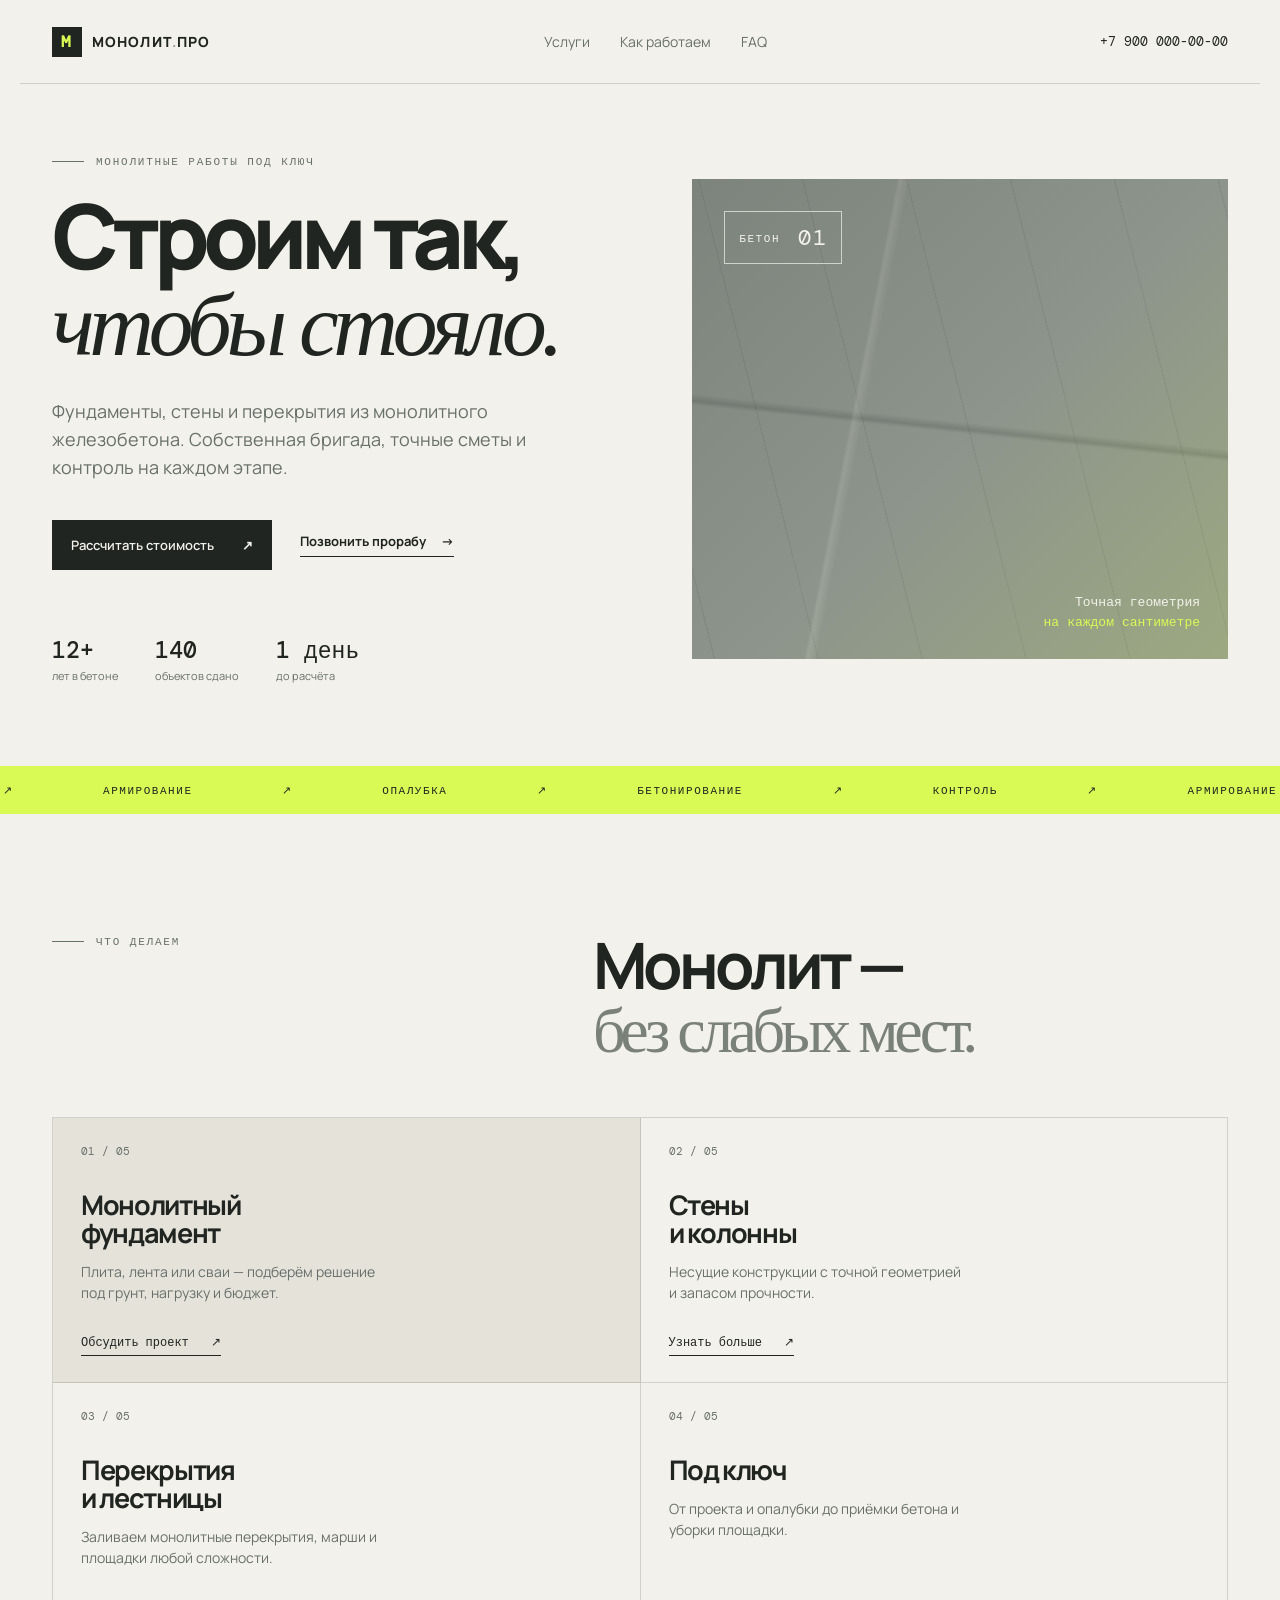
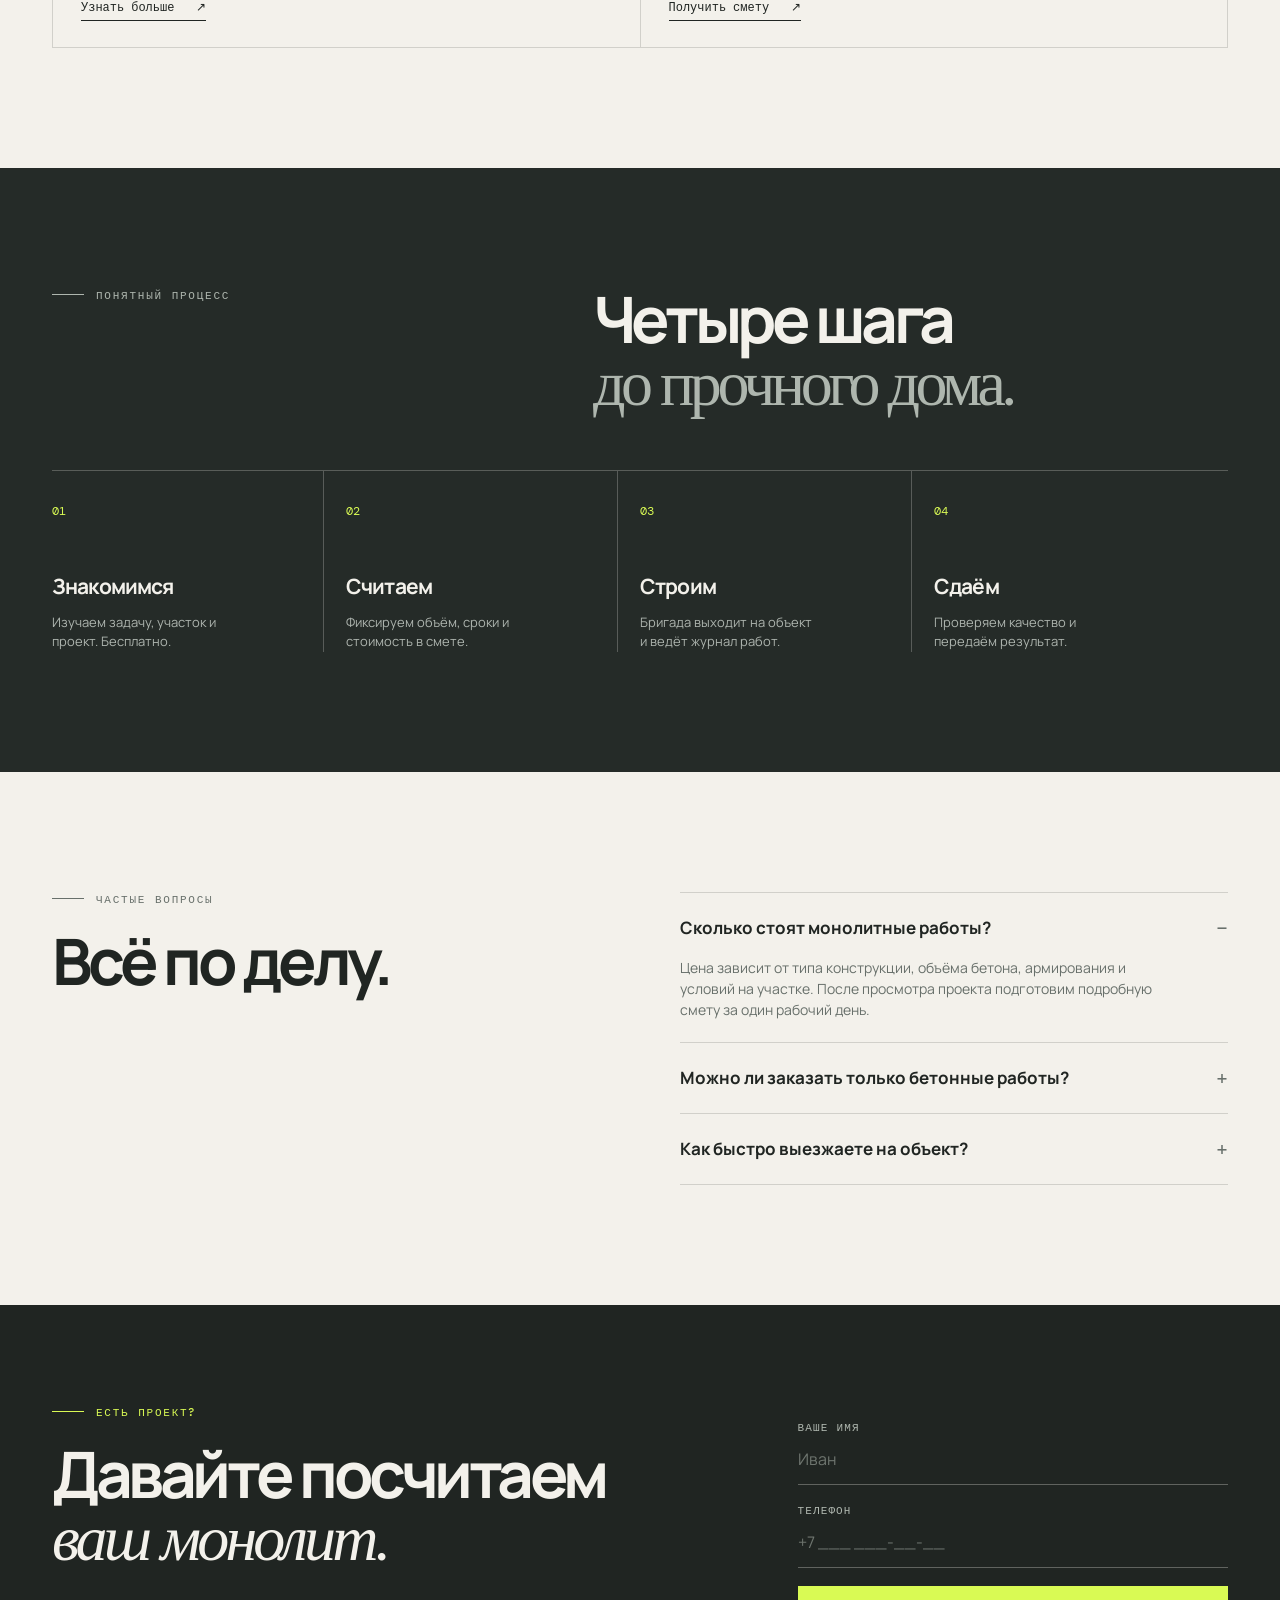
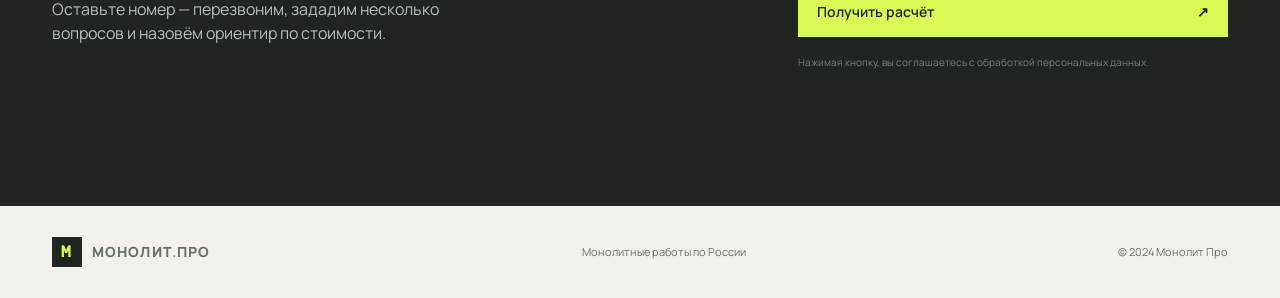
==== index.html @ fdad85e0 "complete monolit" ====
﻿<!doctype html>
<html lang="ru">
<head>
  <meta charset="UTF-8" />
  <meta name="viewport" content="width=device-width, initial-scale=1.0" />
  <title>Монолитные работы под ключ — бетон, фундамент, перекрытия</title>
  <meta name="description" content="Монолитные работы под ключ: фундамент, стены, перекрытия, колонны и лестницы. Расчёт стоимости за 1 день. Работаем по вашему региону." />
  <meta name="robots" content="index, follow" />
  <link rel="canonical" href="https://monolit-pro.ru/" />
  <meta property="og:title" content="Монолитные работы под ключ" />
  <meta property="og:description" content="Надёжный монолит для дома, коммерции и промышленного строительства." />
  <meta property="og:type" content="website" />
  <meta property="og:url" content="https://monolit-pro.ru/" />
  <link rel="preconnect" href="https://fonts.googleapis.com">
  <link rel="preconnect" href="https://fonts.gstatic.com" crossorigin>
  <link href="https://fonts.googleapis.com/css2?family=DM+Mono:wght@400;500&family=Manrope:wght@400;500;600;700;800&display=swap" rel="stylesheet">
  <link rel="stylesheet" href="styles.css" />
  <script type="application/ld+json">
  {"@context":"https://schema.org","@type":"LocalBusiness","name":"Монолит Про","description":"Монолитные строительные работы под ключ","url":"https://monolit-pro.ru/","telephone":"+7 900 000-00-00","priceRange":"₽₽","areaServed":"Россия","sameAs":[]}
  </script>
</head>
<body>
  <header class="site-header">
    <a class="brand" href="#top" aria-label="Монолит Про — на главную"><span class="brand-mark">M</span><span>МОНОЛИТ<span class="brand-dot">.</span>ПРО</span></a>
    <nav aria-label="Основная навигация"><a href="#services">Услуги</a><a href="#process">Как работаем</a><a href="#faq">FAQ</a></nav>
    <a class="header-phone" href="tel:+79000000000">+7 900 000-00-00</a>
  </header>

  <main id="top">
    <section class="hero section-shell">
      <div class="hero-copy">
        <p class="eyebrow"><span class="eyebrow-line"></span>Монолитные работы под ключ</p>
        <h1>Строим так,<br><em>чтобы стояло.</em></h1>
        <p class="hero-text">Фундаменты, стены и перекрытия из монолитного железобетона. Собственная бригада, точные сметы и контроль на каждом этапе.</p>
        <div class="hero-actions"><a class="button button-primary" href="#request">Рассчитать стоимость <span>↗</span></a><a class="text-link" href="tel:+79000000000">Позвонить прорабу <span>→</span></a></div>
        <div class="hero-proof"><div><strong>12+</strong><span>лет в бетоне</span></div><div><strong>140</strong><span>объектов сдано</span></div><div><strong>1 день</strong><span>до расчёта</span></div></div>
      </div>
      <div class="hero-visual"><div class="concrete-grid"></div><div class="hero-stamp"><span>БЕТОН</span><strong>01</strong></div><div class="hero-note">Точная геометрия<br><span>на каждом сантиметре</span></div></div>
    </section>

    <section class="ticker" aria-label="Преимущества"><div>АРМИРОВАНИЕ</div><div>ОПАЛУБКА</div><div>БЕТОНИРОВАНИЕ</div><div>КОНТРОЛЬ</div><div>АРМИРОВАНИЕ</div></section>

    <section id="services" class="section-shell section-block"><div class="section-intro"><p class="eyebrow"><span class="eyebrow-line"></span>Что делаем</p><h2>Монолит —<br><span>без слабых мест.</span></h2></div><div class="services-grid"><article class="service-card service-featured"><span class="service-num">01 / 05</span><h3>Монолитный<br>фундамент</h3><p>Плита, лента или сваи — подберём решение под грунт, нагрузку и бюджет.</p><a href="#request" aria-label="Заказать монолитный фундамент">Обсудить проект <span>↗</span></a></article><article class="service-card"><span class="service-num">02 / 05</span><h3>Стены<br>и колонны</h3><p>Несущие конструкции с точной геометрией и запасом прочности.</p><a href="#request">Узнать больше <span>↗</span></a></article><article class="service-card"><span class="service-num">03 / 05</span><h3>Перекрытия<br>и лестницы</h3><p>Заливаем монолитные перекрытия, марши и площадки любой сложности.</p><a href="#request">Узнать больше <span>↗</span></a></article><article class="service-card"><span class="service-num">04 / 05</span><h3>Под ключ</h3><p>От проекта и опалубки до приёмки бетона и уборки площадки.</p><a href="#request">Получить смету <span>↗</span></a></article></div></section>

    <section id="process" class="process-band"><div class="section-shell"><div class="section-intro"><p class="eyebrow"><span class="eyebrow-line"></span>Понятный процесс</p><h2>Четыре шага<br><span>до прочного дома.</span></h2></div><div class="process-list"><div class="process-item"><span>01</span><div><h3>Знакомимся</h3><p>Изучаем задачу, участок и проект. Бесплатно.</p></div></div><div class="process-item"><span>02</span><div><h3>Считаем</h3><p>Фиксируем объём, сроки и стоимость в смете.</p></div></div><div class="process-item"><span>03</span><div><h3>Строим</h3><p>Бригада выходит на объект и ведёт журнал работ.</p></div></div><div class="process-item"><span>04</span><div><h3>Сдаём</h3><p>Проверяем качество и передаём результат.</p></div></div></div></div></section>

    <section id="faq" class="section-shell section-block faq-section"><div class="section-intro"><p class="eyebrow"><span class="eyebrow-line"></span>Частые вопросы</p><h2>Всё по делу.</h2></div><div class="faq-list"><details open><summary>Сколько стоят монолитные работы?</summary><p>Цена зависит от типа конструкции, объёма бетона, армирования и условий на участке. После просмотра проекта подготовим подробную смету за один рабочий день.</p></details><details><summary>Можно ли заказать только бетонные работы?</summary><p>Да. Выполняем отдельные этапы или весь цикл: армирование, монтаж опалубки, бетонирование и распалубку.</p></details><details><summary>Как быстро выезжаете на объект?</summary><p>Обычно связываемся в течение 15 минут и назначаем выезд в удобное время.</p></details></div></section>

    <section id="request" class="request-section"><div class="section-shell request-inner"><div><p class="eyebrow eyebrow-light"><span class="eyebrow-line"></span>Есть проект?</p><h2>Давайте посчитаем<br><em>ваш монолит.</em></h2><p>Оставьте номер — перезвоним, зададим несколько вопросов и назовём ориентир по стоимости.</p></div><form class="request-form" id="request-form"><label>Ваше имя<input name="name" type="text" placeholder="Иван" required></label><label>Телефон<input name="phone" type="tel" placeholder="+7 ___ ___-__-__" required></label><button class="button button-light" type="submit">Получить расчёт <span>↗</span></button><small>Нажимая кнопку, вы соглашаетесь с обработкой персональных данных.</small><div class="form-status" role="status" aria-live="polite"></div></form></div></section>
  </main>

  <footer class="site-footer section-shell"><a class="brand" href="#top"><span class="brand-mark">M</span><span>МОНОЛИТ<span class="brand-dot">.</span>ПРО</span></a><p>Монолитные работы по России</p><p>© 2024 Монолит Про</p></footer>
  <script src="script.js"></script>
</body>
</html>
---- styles.css ----
﻿:root{--ink:#202522;--muted:#68706b;--paper:#f3f1eb;--concrete:#d6d1c7;--acid:#d9fa54;--dark:#252b28;--line:rgba(32,37,34,.16);--display:'Manrope',sans-serif;--mono:'DM Mono',monospace}*{box-sizing:border-box}html{scroll-behavior:smooth}body{margin:0;background:var(--paper);color:var(--ink);font-family:var(--display);font-size:16px;line-height:1.5}a{color:inherit;text-decoration:none}.section-shell{max-width:1240px;margin:auto;padding-left:32px;padding-right:32px}.site-header{height:84px;display:flex;align-items:center;justify-content:space-between;max-width:1240px;margin:auto;padding:0 32px;border-bottom:1px solid var(--line)}.brand{display:flex;align-items:center;gap:10px;font-weight:800;letter-spacing:.08em;font-size:14px}.brand-mark{display:grid;place-items:center;width:30px;height:30px;background:var(--ink);color:var(--acid);font-family:var(--mono);font-size:16px}.brand-dot{color:#9a9f99}nav{display:flex;gap:30px;color:var(--muted);font-size:14px}nav a:hover,.text-link:hover{color:#698a00}.header-phone{font-family:var(--mono);font-size:13px}.hero{min-height:650px;display:grid;grid-template-columns:1.04fr .96fr;gap:60px;align-items:center;padding-top:70px;padding-bottom:82px}.eyebrow{display:flex;align-items:center;gap:12px;text-transform:uppercase;letter-spacing:.16em;font:500 11px var(--mono);color:var(--muted);margin:0 0 24px}.eyebrow-line{width:32px;height:1px;background:currentColor;display:inline-block}.hero h1{font-size:clamp(54px,7vw,94px);letter-spacing:-.075em;line-height:.96;margin:0 0 30px;font-weight:800}.hero h1 em,.request-section h2 em{font-family:Georgia,serif;font-weight:400;letter-spacing:-.06em}.hero-text{max-width:480px;color:var(--muted);font-size:18px;line-height:1.55;margin-bottom:38px}.hero-actions{display:flex;align-items:center;gap:28px}.button{display:inline-flex;align-items:center;justify-content:space-between;gap:28px;border:0;padding:16px 19px;font:600 13px var(--display);cursor:pointer;transition:transform .2s,background .2s}.button:hover{transform:translateY(-2px)}.button-primary{background:var(--ink);color:var(--paper)}.button-primary:hover{background:#37423c}.button-light{background:var(--acid);color:var(--ink);width:100%;font-size:14px}.text-link{font-size:13px;font-weight:700;border-bottom:1px solid var(--ink);padding-bottom:5px}.text-link span{margin-left:12px}.hero-proof{display:flex;gap:37px;margin-top:65px}.hero-proof div{display:flex;flex-direction:column;gap:3px}.hero-proof strong{font:500 23px var(--mono)}.hero-proof span{font-size:11px;color:var(--muted)}.hero-visual{height:480px;background:#8d948c;position:relative;overflow:hidden}.concrete-grid{position:absolute;inset:-30%;background:linear-gradient(115deg,transparent 43%,rgba(240,241,231,.14) 43.2%,transparent 43.8%),linear-gradient(20deg,transparent 49%,rgba(32,37,34,.18) 49.3%,transparent 49.8%),repeating-linear-gradient(90deg,rgba(32,37,34,.07) 0 1px,transparent 1px 72px);transform:rotate(-14deg) scale(1.4)}.hero-visual:after{content:'';position:absolute;inset:0;background:linear-gradient(135deg,rgba(32,37,34,.15),transparent 52%,rgba(217,250,84,.2))}.hero-stamp{position:absolute;z-index:1;left:32px;top:32px;border:1px solid rgba(243,241,235,.7);color:var(--paper);padding:11px 14px;display:flex;gap:18px;align-items:center;font:11px var(--mono);letter-spacing:.14em}.hero-stamp strong{font-size:22px;font-weight:400}.hero-note{position:absolute;z-index:1;right:28px;bottom:28px;color:var(--paper);font:500 13px var(--mono);text-align:right;line-height:1.5}.hero-note span{color:var(--acid)}.ticker{background:var(--acid);display:flex;justify-content:center;gap:7vw;padding:17px 20px;color:var(--ink);font:500 11px var(--mono);letter-spacing:.14em;overflow:hidden;white-space:nowrap}.ticker div:before{content:'↗';margin-right:7vw}.section-block{padding-top:120px;padding-bottom:120px}.section-intro{display:flex;justify-content:space-between;align-items:flex-start;margin-bottom:54px}.section-intro h2{font-size:clamp(40px,5vw,65px);line-height:.98;letter-spacing:-.07em;margin:0;min-width:54%}.section-intro h2 span{color:#7a817b;font-family:Georgia,serif;font-weight:400}.services-grid{display:grid;grid-template-columns:repeat(2,1fr);border-top:1px solid var(--line);border-left:1px solid var(--line)}.service-card{min-height:265px;padding:26px 28px;border-right:1px solid var(--line);border-bottom:1px solid var(--line);display:flex;flex-direction:column;align-items:flex-start}.service-card:nth-child(1){background:#e4e2d9}.service-num{font:11px var(--mono);color:var(--muted);margin-bottom:33px}.service-card h3{font-size:27px;letter-spacing:-.05em;line-height:1.05;margin:0 0 14px}.service-card p{color:var(--muted);max-width:300px;font-size:14px;margin:0}.service-card a{margin-top:auto;font:500 12px var(--mono);border-bottom:1px solid var(--ink);padding-bottom:5px}.service-card a span{margin-left:15px}.process-band{background:var(--dark);color:var(--paper);padding:120px 0}.process-band .eyebrow{color:#aeb6ae}.process-band .section-intro h2 span{color:#aeb6ae}.process-list{display:grid;grid-template-columns:repeat(4,1fr);border-top:1px solid rgba(243,241,235,.25)}.process-item{padding:26px 22px 0 0;border-right:1px solid rgba(243,241,235,.25);margin-right:22px}.process-item:last-child{border-right:0}.process-item>span{font:12px var(--mono);color:var(--acid)}.process-item h3{font-size:21px;letter-spacing:-.04em;margin:50px 0 10px}.process-item p{font-size:13px;color:#adb4ae;max-width:180px;margin:0}.faq-section{display:grid;grid-template-columns:1fr 1fr;gap:80px}.faq-section .section-intro{display:block}.faq-section .section-intro h2{min-width:0}.faq-list details{border-top:1px solid var(--line);padding:22px 0}.faq-list details:last-child{border-bottom:1px solid var(--line)}summary{cursor:pointer;list-style:none;font-weight:700;font-size:17px;display:flex;justify-content:space-between}summary::-webkit-details-marker{display:none}summary:after{content:'+';font:20px var(--mono);color:var(--muted)}details[open] summary:after{content:'−'}details p{color:var(--muted);font-size:14px;max-width:500px;margin:16px 30px 0 0}.request-section{background:var(--ink);color:var(--paper);padding:100px 0}.request-inner{display:grid;grid-template-columns:1.2fr .8fr;gap:100px}.request-section h2{font-size:clamp(44px,5vw,70px);line-height:.98;letter-spacing:-.07em;margin:0 0 26px}.request-section p:not(.eyebrow){color:#b6beb7;max-width:430px}.eyebrow-light{color:var(--acid)}.request-form{display:flex;flex-direction:column;gap:18px;padding-top:15px}.request-form label{font:11px var(--mono);text-transform:uppercase;color:#aeb6ae;letter-spacing:.1em}.request-form input{display:block;background:transparent;border:0;border-bottom:1px solid rgba(243,241,235,.3);color:var(--paper);padding:14px 0;width:100%;font:16px var(--display);outline:none}.request-form input:focus{border-color:var(--acid)}.request-form input::placeholder{color:#6e756f}.request-form small{font-size:10px;color:#78817a}.form-status{font-size:13px;color:var(--acid);min-height:18px}.site-footer{display:flex;align-items:center;justify-content:space-between;padding-top:27px;padding-bottom:27px;font-size:11px;color:var(--muted)}
@media(max-width:800px){.site-header{height:70px;padding:0 18px}.site-header nav{display:none}.header-phone{font-size:11px}.section-shell{padding-left:20px;padding-right:20px}.hero{grid-template-columns:1fr;gap:45px;padding-top:60px;padding-bottom:70px}.hero h1{font-size:62px}.hero-visual{height:360px}.hero-proof{margin-top:45px;gap:20px}.hero-proof strong{font-size:19px}.hero-proof span{font-size:10px}.ticker{justify-content:flex-start;gap:35px}.ticker div:before{margin-right:35px}.section-block,.process-band{padding-top:80px;padding-bottom:80px}.section-intro{display:block;margin-bottom:38px}.section-intro h2{margin-top:25px}.services-grid{grid-template-columns:1fr}.service-card{min-height:245px}.process-list{grid-template-columns:1fr 1fr;row-gap:36px}.process-item{border-right:0;margin-right:0}.process-item h3{margin-top:30px}.faq-section{display:block}.faq-section .section-intro{margin-bottom:45px}.request-section{padding:75px 0}.request-inner{grid-template-columns:1fr;gap:42px}.site-footer{flex-wrap:wrap;gap:18px}.site-footer p:last-child{width:100%}}
@media(prefers-reduced-motion:reduce){html{scroll-behavior:auto}.button{transition:none}}
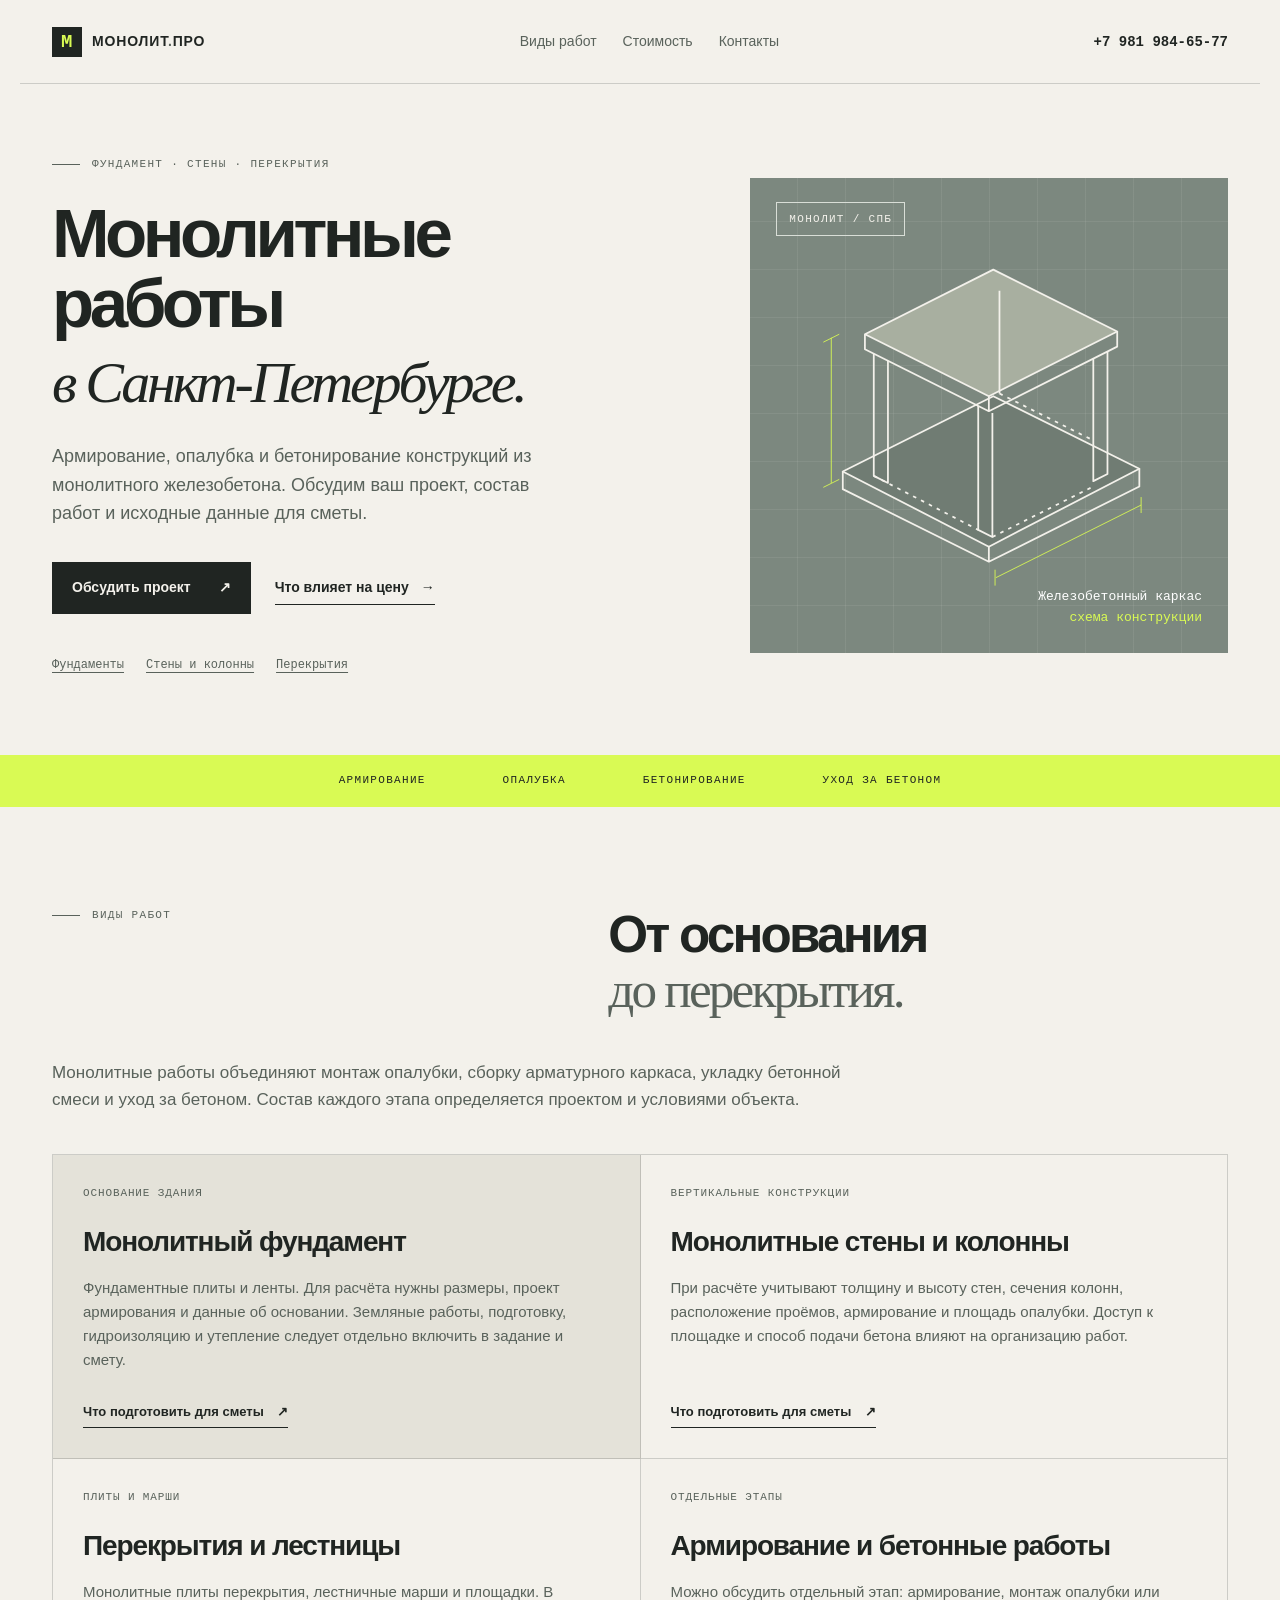
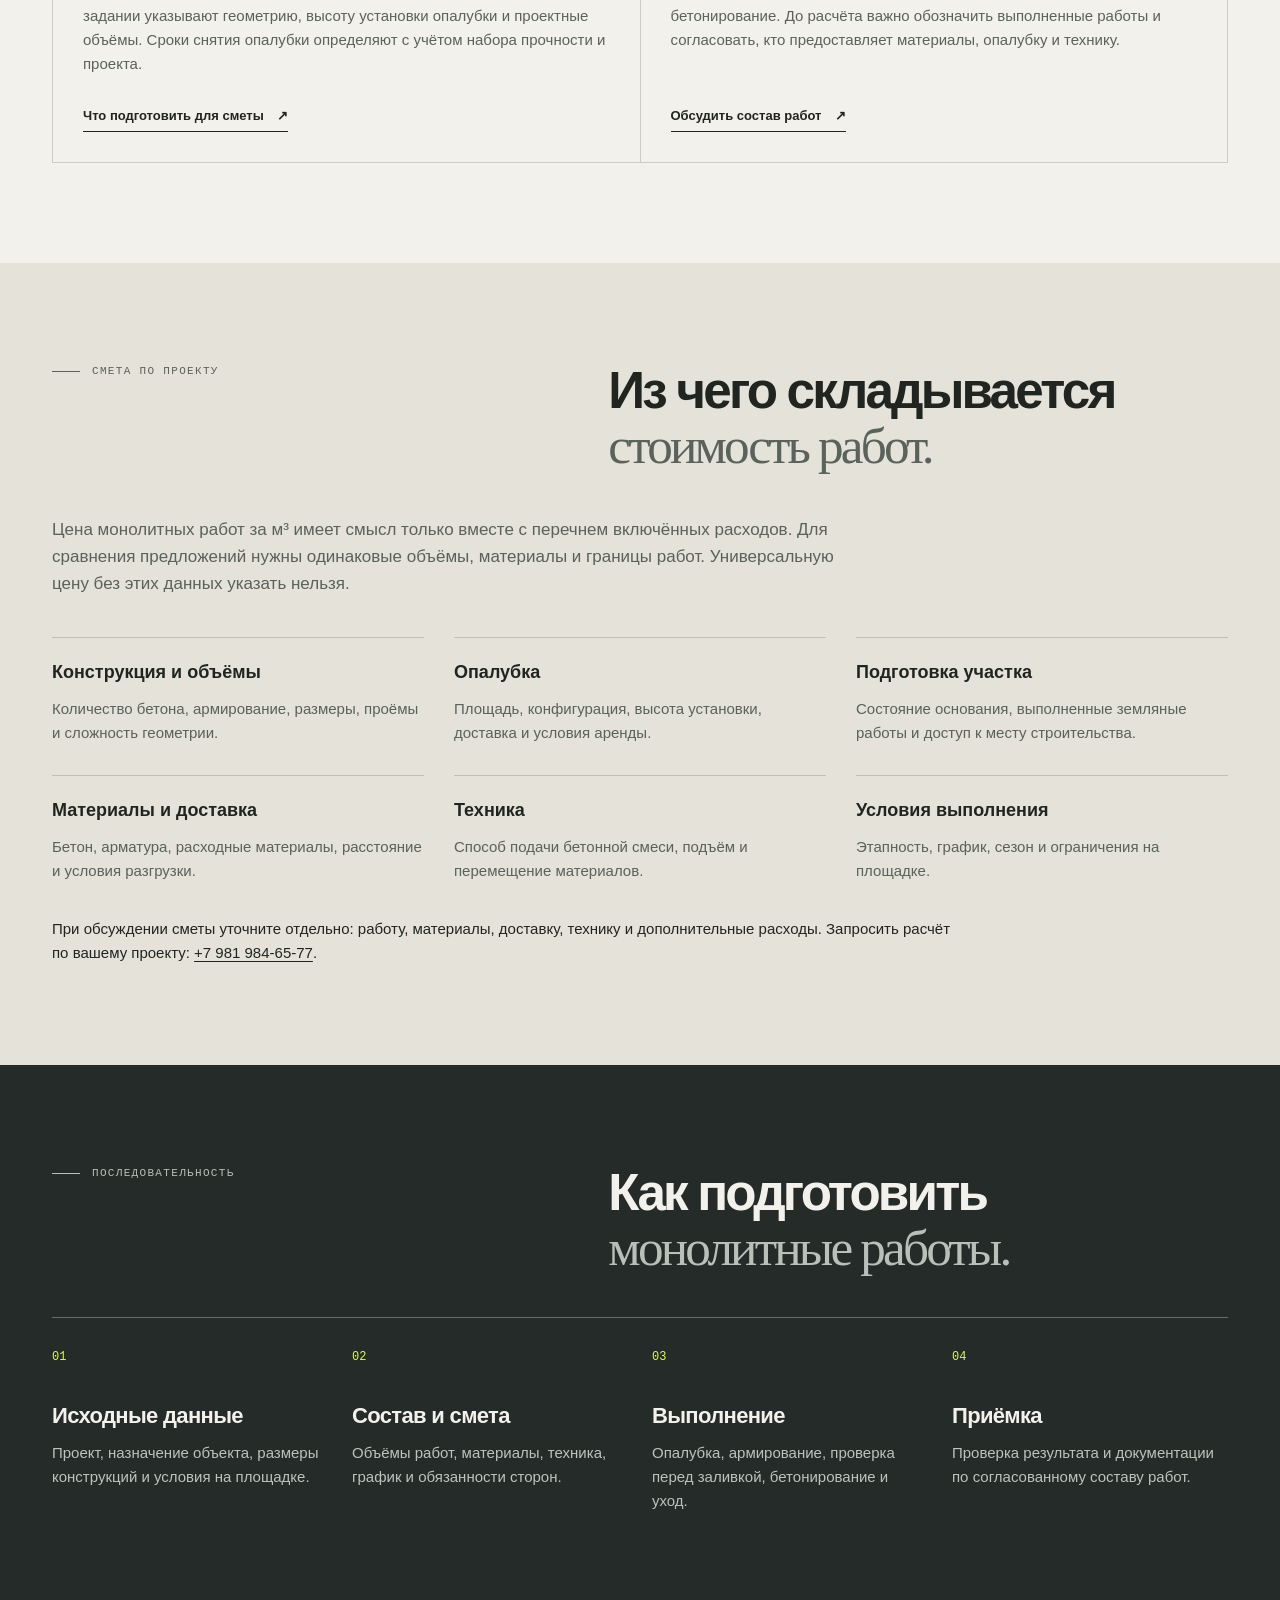
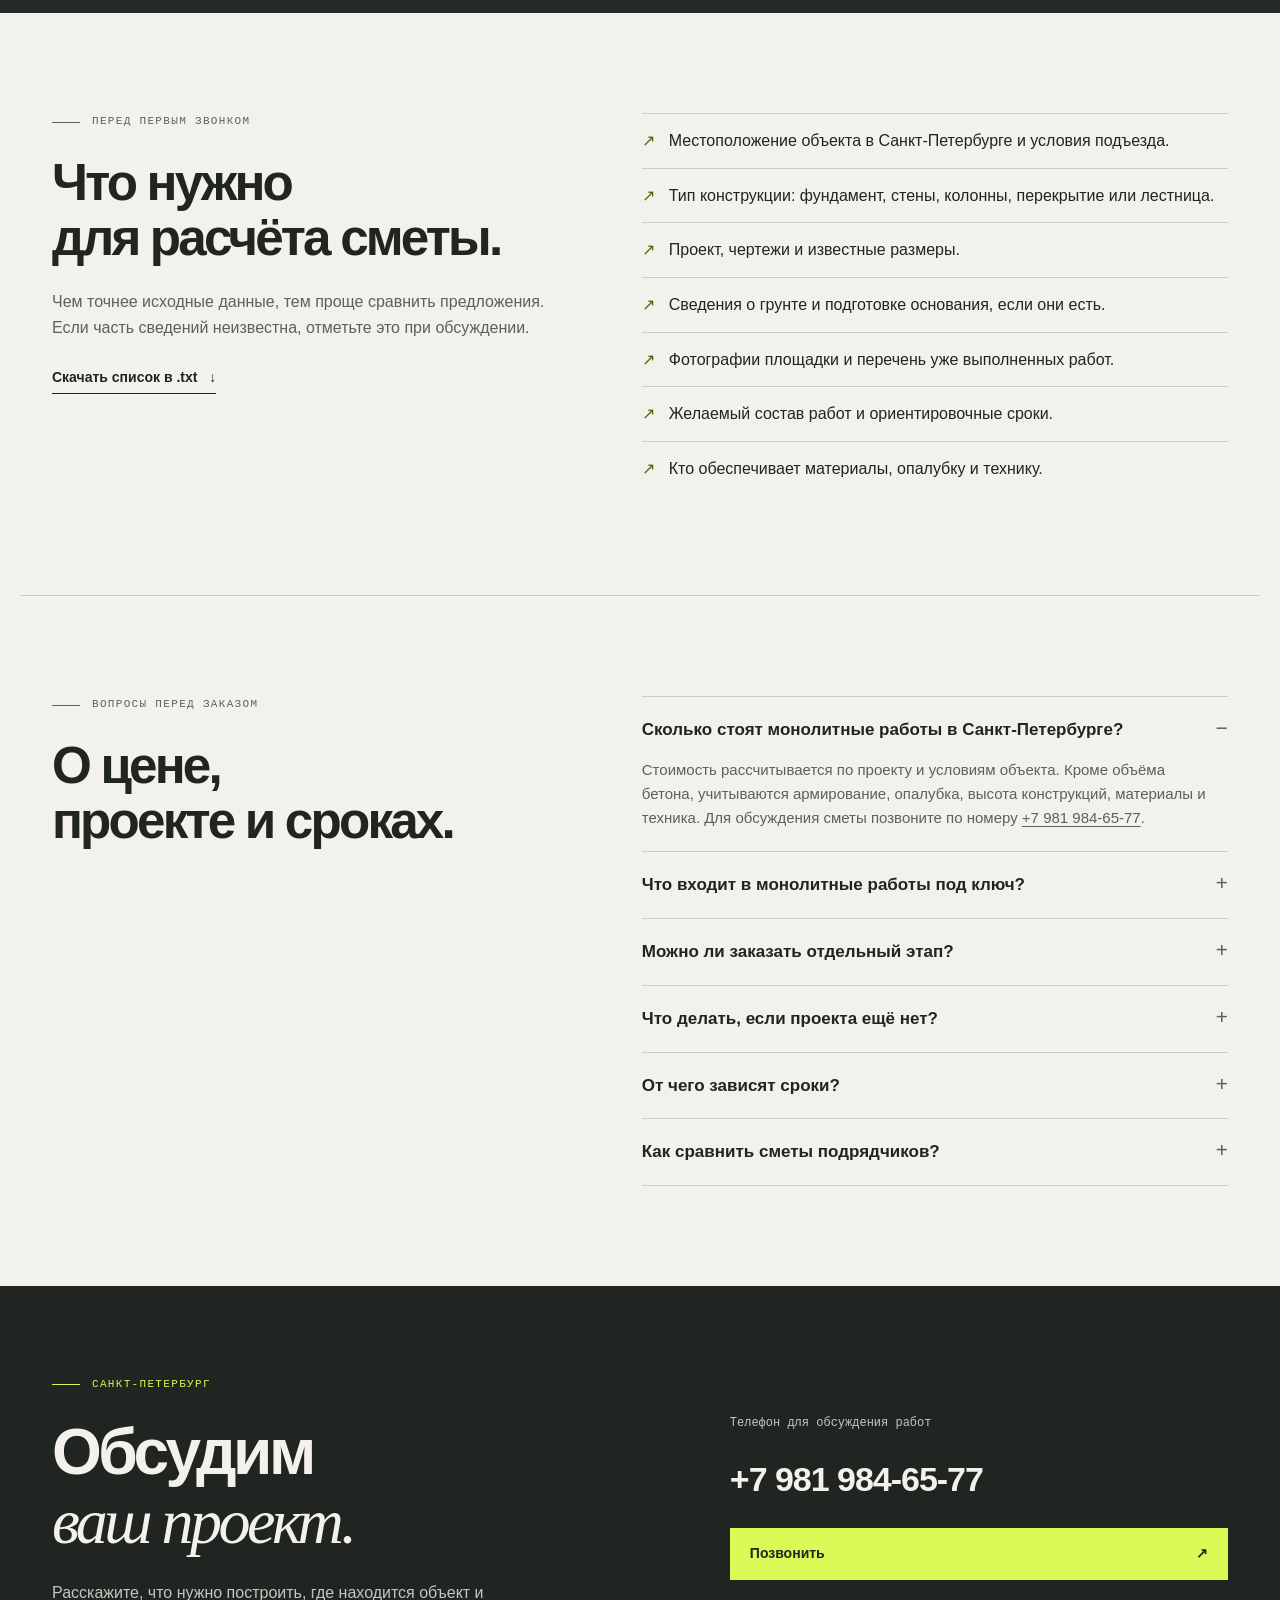
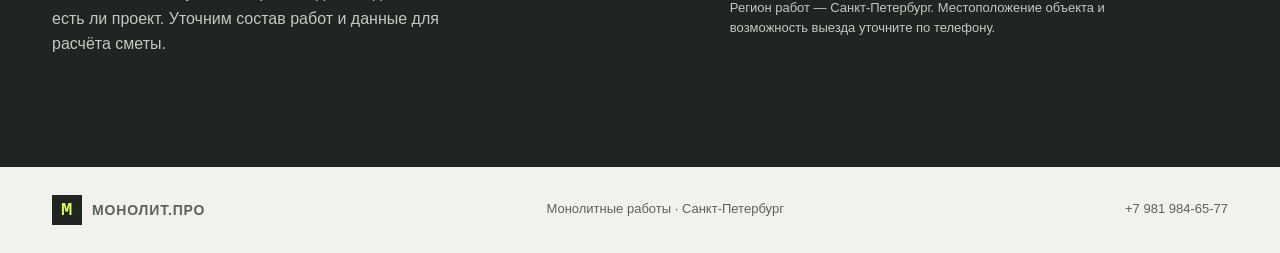
==== commit 3aeb9ca4: "Improve local SEO landing page for Saint Petersburg" ====
--- a/index.html
+++ b/index.html
@@ -1,55 +1,154 @@
-﻿<!doctype html>
+<!doctype html>
 <html lang="ru">
 <head>
-  <meta charset="UTF-8" />
-  <meta name="viewport" content="width=device-width, initial-scale=1.0" />
-  <title>Монолитные работы под ключ — бетон, фундамент, перекрытия</title>
-  <meta name="description" content="Монолитные работы под ключ: фундамент, стены, перекрытия, колонны и лестницы. Расчёт стоимости за 1 день. Работаем по вашему региону." />
-  <meta name="robots" content="index, follow" />
-  <link rel="canonical" href="https://monolit-pro.ru/" />
-  <meta property="og:title" content="Монолитные работы под ключ" />
-  <meta property="og:description" content="Надёжный монолит для дома, коммерции и промышленного строительства." />
-  <meta property="og:type" content="website" />
-  <meta property="og:url" content="https://monolit-pro.ru/" />
-  <link rel="preconnect" href="https://fonts.googleapis.com">
-  <link rel="preconnect" href="https://fonts.gstatic.com" crossorigin>
-  <link href="https://fonts.googleapis.com/css2?family=DM+Mono:wght@400;500&family=Manrope:wght@400;500;600;700;800&display=swap" rel="stylesheet">
-  <link rel="stylesheet" href="styles.css" />
+  <meta charset="UTF-8">
+  <meta name="viewport" content="width=device-width, initial-scale=1">
+  <title>Монолитные работы в Санкт-Петербурге | Монолит Про</title>
+  <meta name="description" content="Монолитные работы в Санкт-Петербурге: фундаменты, стены, колонны, перекрытия и лестницы. Состав работ и расчёт сметы по проекту. Телефон: +7 981 984-65-77.">
+  <meta name="robots" content="index, follow, max-image-preview:large">
+  <meta name="theme-color" content="#202522">
+  <link rel="canonical" href="https://monolitwork.vercel.app/">
+  <link rel="icon" href="/favicon.svg" type="image/svg+xml">
+  <link rel="stylesheet" href="/styles.css">
+  <meta property="og:locale" content="ru_RU">
+  <meta property="og:site_name" content="Монолит Про">
+  <meta property="og:title" content="Монолитные работы в Санкт-Петербурге — Монолит Про">
+  <meta property="og:description" content="Фундамент, стены, перекрытия и лестницы из монолитного железобетона. Обсудить проект: +7 981 984-65-77.">
+  <meta property="og:type" content="website">
+  <meta property="og:url" content="https://monolitwork.vercel.app/">
   <script type="application/ld+json">
-  {"@context":"https://schema.org","@type":"LocalBusiness","name":"Монолит Про","description":"Монолитные строительные работы под ключ","url":"https://monolit-pro.ru/","telephone":"+7 900 000-00-00","priceRange":"₽₽","areaServed":"Россия","sameAs":[]}
+  {
+    "@context": "https://schema.org",
+    "@graph": [
+      {
+        "@type": "Organization",
+        "@id": "https://monolitwork.vercel.app/#organization",
+        "name": "Монолит Про",
+        "url": "https://monolitwork.vercel.app/",
+        "telephone": "+79819846577",
+        "areaServed": {"@type": "City", "name": "Санкт-Петербург"},
+        "contactPoint": {"@type": "ContactPoint", "telephone": "+79819846577", "contactType": "customer service", "availableLanguage": "ru"}
+      },
+      {
+        "@type": "WebSite",
+        "@id": "https://monolitwork.vercel.app/#website",
+        "url": "https://monolitwork.vercel.app/",
+        "name": "Монолит Про",
+        "inLanguage": "ru-RU",
+        "publisher": {"@id": "https://monolitwork.vercel.app/#organization"}
+      },
+      {
+        "@type": "WebPage",
+        "@id": "https://monolitwork.vercel.app/#webpage",
+        "url": "https://monolitwork.vercel.app/",
+        "name": "Монолитные работы в Санкт-Петербурге | Монолит Про",
+        "description": "Фундаменты, стены, колонны, перекрытия и лестницы: состав монолитных работ и подготовка сметы.",
+        "inLanguage": "ru-RU",
+        "isPartOf": {"@id": "https://monolitwork.vercel.app/#website"},
+        "about": {"@id": "https://monolitwork.vercel.app/#service"}
+      },
+      {
+        "@type": "Service",
+        "@id": "https://monolitwork.vercel.app/#service",
+        "name": "Монолитные работы в Санкт-Петербурге",
+        "serviceType": "Армирование, монтаж опалубки и бетонирование железобетонных конструкций",
+        "url": "https://monolitwork.vercel.app/#services",
+        "provider": {"@id": "https://monolitwork.vercel.app/#organization"},
+        "areaServed": {"@type": "City", "name": "Санкт-Петербург"}
+      }
+    ]
+  }
   </script>
 </head>
 <body>
-  <header class="site-header">
-    <a class="brand" href="#top" aria-label="Монолит Про — на главную"><span class="brand-mark">M</span><span>МОНОЛИТ<span class="brand-dot">.</span>ПРО</span></a>
-    <nav aria-label="Основная навигация"><a href="#services">Услуги</a><a href="#process">Как работаем</a><a href="#faq">FAQ</a></nav>
-    <a class="header-phone" href="tel:+79000000000">+7 900 000-00-00</a>
+  <a class="skip-link" href="#main">Перейти к содержанию</a>
+  <header class="site-header" id="top">
+    <a class="brand" href="#top" aria-label="Монолит Про — на главную"><span class="brand-mark" aria-hidden="true">М</span><span>МОНОЛИТ<span class="brand-dot">.</span>ПРО</span></a>
+    <nav aria-label="Основная навигация"><a href="#services">Виды работ</a><a href="#cost">Стоимость</a><a href="#contacts">Контакты</a></nav>
+    <a class="header-phone" href="tel:+79819846577">+7 981 984-65-77</a>
   </header>
-
-  <main id="top">
-    <section class="hero section-shell">
+  <main id="main">
+    <section class="hero section-shell" aria-labelledby="hero-title">
       <div class="hero-copy">
-        <p class="eyebrow"><span class="eyebrow-line"></span>Монолитные работы под ключ</p>
-        <h1>Строим так,<br><em>чтобы стояло.</em></h1>
-        <p class="hero-text">Фундаменты, стены и перекрытия из монолитного железобетона. Собственная бригада, точные сметы и контроль на каждом этапе.</p>
-        <div class="hero-actions"><a class="button button-primary" href="#request">Рассчитать стоимость <span>↗</span></a><a class="text-link" href="tel:+79000000000">Позвонить прорабу <span>→</span></a></div>
-        <div class="hero-proof"><div><strong>12+</strong><span>лет в бетоне</span></div><div><strong>140</strong><span>объектов сдано</span></div><div><strong>1 день</strong><span>до расчёта</span></div></div>
+        <p class="eyebrow"><span class="eyebrow-line"></span>Фундамент · стены · перекрытия</p>
+        <h1 id="hero-title">Монолитные <br>работы <em>в Санкт-Петербурге.</em></h1>
+        <p class="hero-text">Армирование, опалубка и бетонирование конструкций из монолитного железобетона. Обсудим ваш проект, состав работ и исходные данные для сметы.</p>
+        <div class="hero-actions"><a class="button button-primary" href="tel:+79819846577">Обсудить проект <span aria-hidden="true">↗</span></a><a class="text-link" href="#cost">Что влияет на цену <span aria-hidden="true">→</span></a></div>
+        <ul class="hero-topics"><li><a href="#foundation">Фундаменты</a></li><li><a href="#walls">Стены и колонны</a></li><li><a href="#floors">Перекрытия</a></li></ul>
       </div>
-      <div class="hero-visual"><div class="concrete-grid"></div><div class="hero-stamp"><span>БЕТОН</span><strong>01</strong></div><div class="hero-note">Точная геометрия<br><span>на каждом сантиметре</span></div></div>
+      <div class="hero-visual" aria-hidden="true">
+        <div class="concrete-grid"></div><div class="hero-stamp">МОНОЛИТ / СПБ</div>
+        <svg class="structure-drawing" viewBox="0 0 440 440" fill="none" xmlns="http://www.w3.org/2000/svg">
+          <g stroke="#f3f1eb" stroke-width="2" stroke-linejoin="round">
+            <path fill="#707c73" d="M55 310 225 225 390 307 220 395Z"/><path d="M55 310v20l165 82 170-85v-20M220 395v17"/>
+            <path fill="#a8afa0" d="M80 155 225 82 365 152 220 225Z"/><path d="M80 155v17l140 70 145-73v-17M220 225v17"/>
+            <path d="M90 177v138l16 8V185M208 236v140l16 8V244M338 182v139l16-8V174M232 106v116"/>
+            <path d="M90 315l118 61M224 384l114-57M232 222l106 53" stroke-dasharray="4 6"/>
+          </g>
+          <g stroke="#d9fa54"><path d="M42 159v164M33 164l18-9M33 328l18-9M228 430l164-82M227 421v18M392 339v18"/></g>
+        </svg>
+        <div class="hero-note">Железобетонный каркас<br><span>схема конструкции</span></div>
+      </div>
     </section>
-
-    <section class="ticker" aria-label="Преимущества"><div>АРМИРОВАНИЕ</div><div>ОПАЛУБКА</div><div>БЕТОНИРОВАНИЕ</div><div>КОНТРОЛЬ</div><div>АРМИРОВАНИЕ</div></section>
-
-    <section id="services" class="section-shell section-block"><div class="section-intro"><p class="eyebrow"><span class="eyebrow-line"></span>Что делаем</p><h2>Монолит —<br><span>без слабых мест.</span></h2></div><div class="services-grid"><article class="service-card service-featured"><span class="service-num">01 / 05</span><h3>Монолитный<br>фундамент</h3><p>Плита, лента или сваи — подберём решение под грунт, нагрузку и бюджет.</p><a href="#request" aria-label="Заказать монолитный фундамент">Обсудить проект <span>↗</span></a></article><article class="service-card"><span class="service-num">02 / 05</span><h3>Стены<br>и колонны</h3><p>Несущие конструкции с точной геометрией и запасом прочности.</p><a href="#request">Узнать больше <span>↗</span></a></article><article class="service-card"><span class="service-num">03 / 05</span><h3>Перекрытия<br>и лестницы</h3><p>Заливаем монолитные перекрытия, марши и площадки любой сложности.</p><a href="#request">Узнать больше <span>↗</span></a></article><article class="service-card"><span class="service-num">04 / 05</span><h3>Под ключ</h3><p>От проекта и опалубки до приёмки бетона и уборки площадки.</p><a href="#request">Получить смету <span>↗</span></a></article></div></section>
-
-    <section id="process" class="process-band"><div class="section-shell"><div class="section-intro"><p class="eyebrow"><span class="eyebrow-line"></span>Понятный процесс</p><h2>Четыре шага<br><span>до прочного дома.</span></h2></div><div class="process-list"><div class="process-item"><span>01</span><div><h3>Знакомимся</h3><p>Изучаем задачу, участок и проект. Бесплатно.</p></div></div><div class="process-item"><span>02</span><div><h3>Считаем</h3><p>Фиксируем объём, сроки и стоимость в смете.</p></div></div><div class="process-item"><span>03</span><div><h3>Строим</h3><p>Бригада выходит на объект и ведёт журнал работ.</p></div></div><div class="process-item"><span>04</span><div><h3>Сдаём</h3><p>Проверяем качество и передаём результат.</p></div></div></div></div></section>
-
-    <section id="faq" class="section-shell section-block faq-section"><div class="section-intro"><p class="eyebrow"><span class="eyebrow-line"></span>Частые вопросы</p><h2>Всё по делу.</h2></div><div class="faq-list"><details open><summary>Сколько стоят монолитные работы?</summary><p>Цена зависит от типа конструкции, объёма бетона, армирования и условий на участке. После просмотра проекта подготовим подробную смету за один рабочий день.</p></details><details><summary>Можно ли заказать только бетонные работы?</summary><p>Да. Выполняем отдельные этапы или весь цикл: армирование, монтаж опалубки, бетонирование и распалубку.</p></details><details><summary>Как быстро выезжаете на объект?</summary><p>Обычно связываемся в течение 15 минут и назначаем выезд в удобное время.</p></details></div></section>
-
-    <section id="request" class="request-section"><div class="section-shell request-inner"><div><p class="eyebrow eyebrow-light"><span class="eyebrow-line"></span>Есть проект?</p><h2>Давайте посчитаем<br><em>ваш монолит.</em></h2><p>Оставьте номер — перезвоним, зададим несколько вопросов и назовём ориентир по стоимости.</p></div><form class="request-form" id="request-form"><label>Ваше имя<input name="name" type="text" placeholder="Иван" required></label><label>Телефон<input name="phone" type="tel" placeholder="+7 ___ ___-__-__" required></label><button class="button button-light" type="submit">Получить расчёт <span>↗</span></button><small>Нажимая кнопку, вы соглашаетесь с обработкой персональных данных.</small><div class="form-status" role="status" aria-live="polite"></div></form></div></section>
+    <div class="ticker" aria-hidden="true"><span>АРМИРОВАНИЕ</span><span>ОПАЛУБКА</span><span>БЕТОНИРОВАНИЕ</span><span>УХОД ЗА БЕТОНОМ</span></div>
+    <section id="services" class="section-shell section-block" aria-labelledby="services-title">
+      <div class="section-intro"><p class="eyebrow"><span class="eyebrow-line"></span>Виды работ</p><h2 id="services-title">От основания<br><span>до перекрытия.</span></h2></div>
+      <p class="section-lead">Монолитные работы объединяют монтаж опалубки, сборку арматурного каркаса, укладку бетонной смеси и уход за бетоном. Состав каждого этапа определяется проектом и условиями объекта.</p>
+      <div class="services-grid">
+        <article class="service-card" id="foundation"><p class="service-label">Основание здания</p><h3>Монолитный фундамент</h3><p>Фундаментные плиты и ленты. Для расчёта нужны размеры, проект армирования и данные об основании. Земляные работы, подготовку, гидроизоляцию и утепление следует отдельно включить в задание и смету.</p><a href="#checklist">Что подготовить для сметы <span aria-hidden="true">↗</span></a></article>
+        <article class="service-card" id="walls"><p class="service-label">Вертикальные конструкции</p><h3>Монолитные стены и колонны</h3><p>При расчёте учитывают толщину и высоту стен, сечения колонн, расположение проёмов, армирование и площадь опалубки. Доступ к площадке и способ подачи бетона влияют на организацию работ.</p><a href="#checklist">Что подготовить для сметы <span aria-hidden="true">↗</span></a></article>
+        <article class="service-card" id="floors"><p class="service-label">Плиты и марши</p><h3>Перекрытия и лестницы</h3><p>Монолитные плиты перекрытия, лестничные марши и площадки. В задании указывают геометрию, высоту установки опалубки и проектные объёмы. Сроки снятия опалубки определяют с учётом набора прочности и проекта.</p><a href="#checklist">Что подготовить для сметы <span aria-hidden="true">↗</span></a></article>
+        <article class="service-card" id="concrete"><p class="service-label">Отдельные этапы</p><h3>Армирование и бетонные работы</h3><p>Можно обсудить отдельный этап: армирование, монтаж опалубки или бетонирование. До расчёта важно обозначить выполненные работы и согласовать, кто предоставляет материалы, опалубку и технику.</p><a href="tel:+79819846577">Обсудить состав работ <span aria-hidden="true">↗</span></a></article>
+      </div>
+    </section>
+    <section id="cost" class="cost-section" aria-labelledby="cost-title">
+      <div class="section-shell section-block">
+        <div class="section-intro"><p class="eyebrow"><span class="eyebrow-line"></span>Смета по проекту</p><h2 id="cost-title">Из чего складывается<br><span>стоимость работ.</span></h2></div>
+        <p class="section-lead">Цена монолитных работ за м³ имеет смысл только вместе с перечнем включённых расходов. Для сравнения предложений нужны одинаковые объёмы, материалы и границы работ. Универсальную цену без этих данных указать нельзя.</p>
+        <dl class="cost-factors">
+          <div><dt>Конструкция и объёмы</dt><dd>Количество бетона, армирование, размеры, проёмы и сложность геометрии.</dd></div>
+          <div><dt>Опалубка</dt><dd>Площадь, конфигурация, высота установки, доставка и условия аренды.</dd></div>
+          <div><dt>Подготовка участка</dt><dd>Состояние основания, выполненные земляные работы и доступ к месту строительства.</dd></div>
+          <div><dt>Материалы и доставка</dt><dd>Бетон, арматура, расходные материалы, расстояние и условия разгрузки.</dd></div>
+          <div><dt>Техника</dt><dd>Способ подачи бетонной смеси, подъём и перемещение материалов.</dd></div>
+          <div><dt>Условия выполнения</dt><dd>Этапность, график, сезон и ограничения на площадке.</dd></div>
+        </dl>
+        <p class="cost-note">При обсуждении сметы уточните отдельно: работу, материалы, доставку, технику и дополнительные расходы. Запросить расчёт по вашему проекту: <a href="tel:+79819846577">+7 981 984-65-77</a>.</p>
+      </div>
+    </section>
+    <section id="process" class="process-band" aria-labelledby="process-title">
+      <div class="section-shell">
+        <div class="section-intro"><p class="eyebrow"><span class="eyebrow-line"></span>Последовательность</p><h2 id="process-title">Как подготовить<br><span>монолитные работы.</span></h2></div>
+        <ol class="process-list">
+          <li class="process-item"><span aria-hidden="true">01</span><h3>Исходные данные</h3><p>Проект, назначение объекта, размеры конструкций и условия на площадке.</p></li>
+          <li class="process-item"><span aria-hidden="true">02</span><h3>Состав и смета</h3><p>Объёмы работ, материалы, техника, график и обязанности сторон.</p></li>
+          <li class="process-item"><span aria-hidden="true">03</span><h3>Выполнение</h3><p>Опалубка, армирование, проверка перед заливкой, бетонирование и уход.</p></li>
+          <li class="process-item"><span aria-hidden="true">04</span><h3>Приёмка</h3><p>Проверка результата и документации по согласованному составу работ.</p></li>
+        </ol>
+      </div>
+    </section>
+    <section id="checklist" class="section-shell section-block checklist-section" aria-labelledby="checklist-title">
+      <div><p class="eyebrow"><span class="eyebrow-line"></span>Перед первым звонком</p><h2 id="checklist-title">Что нужно<br>для расчёта сметы.</h2><p>Чем точнее исходные данные, тем проще сравнить предложения. Если часть сведений неизвестна, отметьте это при обсуждении.</p><a class="text-link" href="/project-checklist.txt" download>Скачать список в .txt <span aria-hidden="true">↓</span></a></div>
+      <ul class="checklist"><li>Местоположение объекта в Санкт-Петербурге и условия подъезда.</li><li>Тип конструкции: фундамент, стены, колонны, перекрытие или лестница.</li><li>Проект, чертежи и известные размеры.</li><li>Сведения о грунте и подготовке основания, если они есть.</li><li>Фотографии площадки и перечень уже выполненных работ.</li><li>Желаемый состав работ и ориентировочные сроки.</li><li>Кто обеспечивает материалы, опалубку и технику.</li></ul>
+    </section>
+    <section id="faq" class="section-shell section-block faq-section" aria-labelledby="faq-title">
+      <div class="section-intro"><p class="eyebrow"><span class="eyebrow-line"></span>Вопросы перед заказом</p><h2 id="faq-title">О цене,<br>проекте и сроках.</h2></div>
+      <div class="faq-list">
+        <details open><summary>Сколько стоят монолитные работы в Санкт-Петербурге?</summary><p>Стоимость рассчитывается по проекту и условиям объекта. Кроме объёма бетона, учитываются армирование, опалубка, высота конструкций, материалы и техника. Для обсуждения сметы позвоните по номеру <a href="tel:+79819846577">+7 981 984-65-77</a>.</p></details>
+        <details><summary>Что входит в монолитные работы под ключ?</summary><p>Обычно обсуждают опалубку, армирование, бетонирование, уход за бетоном и распалубку. Земляные работы, материалы, доставка, гидроизоляция и техника могут рассчитываться отдельно. Полный перечень нужно зафиксировать в смете и договоре.</p></details>
+        <details><summary>Можно ли заказать отдельный этап?</summary><p>Можно обсудить армирование, монтаж опалубки или бетонирование отдельно. Сообщите, что уже выполнено, кто поставляет материалы и какие документы на конструкцию есть. Возможность выполнения и границы ответственности согласуются до начала работ.</p></details>
+        <details><summary>Что делать, если проекта ещё нет?</summary><p>Для первого обсуждения подготовьте описание объекта, известные размеры и фотографии участка. Выбор конструктивного решения, схема армирования и окончательные объёмы требуют проекта и уточнения исходных данных.</p></details>
+        <details><summary>От чего зависят сроки?</summary><p>От объёма и сложности конструкций, готовности площадки, поставок, погоды и последовательности этапов. Уход за бетоном и набор прочности также учитываются в графике. Сроки согласуют для конкретного объекта.</p></details>
+        <details><summary>Как сравнить сметы подрядчиков?</summary><p>Проверьте, совпадают ли объёмы и состав работ. Сопоставьте материалы, доставку, аренду опалубки и технику. Отдельно уточните исключённые работы, дополнительные расходы и условия изменения суммы.</p></details>
+      </div>
+    </section>
+    <section id="contacts" class="request-section" aria-labelledby="contacts-title">
+      <div class="section-shell request-inner">
+        <div><p class="eyebrow eyebrow-light"><span class="eyebrow-line"></span>Санкт-Петербург</p><h2 id="contacts-title">Обсудим<br><em>ваш проект.</em></h2><p>Расскажите, что нужно построить, где находится объект и есть ли проект. Уточним состав работ и данные для расчёта сметы.</p></div>
+        <div class="contact-panel"><p class="contact-label">Телефон для обсуждения работ</p><a class="contact-phone" href="tel:+79819846577">+7 981 984-65-77</a><a class="button button-light" href="tel:+79819846577">Позвонить <span aria-hidden="true">↗</span></a><p class="contact-note">Регион работ — Санкт-Петербург. Местоположение объекта и возможность выезда уточните по телефону.</p></div>
+      </div>
+    </section>
   </main>
-
-  <footer class="site-footer section-shell"><a class="brand" href="#top"><span class="brand-mark">M</span><span>МОНОЛИТ<span class="brand-dot">.</span>ПРО</span></a><p>Монолитные работы по России</p><p>© 2024 Монолит Про</p></footer>
-  <script src="script.js"></script>
+  <footer class="site-footer section-shell"><a class="brand" href="#top"><span class="brand-mark" aria-hidden="true">М</span><span>МОНОЛИТ<span class="brand-dot">.</span>ПРО</span></a><p>Монолитные работы · Санкт-Петербург</p><a href="tel:+79819846577">+7 981 984-65-77</a></footer>
 </body>
 </html>
--- a/styles.css
+++ b/styles.css
@@ -1,3 +1,143 @@
-﻿:root{--ink:#202522;--muted:#68706b;--paper:#f3f1eb;--concrete:#d6d1c7;--acid:#d9fa54;--dark:#252b28;--line:rgba(32,37,34,.16);--display:'Manrope',sans-serif;--mono:'DM Mono',monospace}*{box-sizing:border-box}html{scroll-behavior:smooth}body{margin:0;background:var(--paper);color:var(--ink);font-family:var(--display);font-size:16px;line-height:1.5}a{color:inherit;text-decoration:none}.section-shell{max-width:1240px;margin:auto;padding-left:32px;padding-right:32px}.site-header{height:84px;display:flex;align-items:center;justify-content:space-between;max-width:1240px;margin:auto;padding:0 32px;border-bottom:1px solid var(--line)}.brand{display:flex;align-items:center;gap:10px;font-weight:800;letter-spacing:.08em;font-size:14px}.brand-mark{display:grid;place-items:center;width:30px;height:30px;background:var(--ink);color:var(--acid);font-family:var(--mono);font-size:16px}.brand-dot{color:#9a9f99}nav{display:flex;gap:30px;color:var(--muted);font-size:14px}nav a:hover,.text-link:hover{color:#698a00}.header-phone{font-family:var(--mono);font-size:13px}.hero{min-height:650px;display:grid;grid-template-columns:1.04fr .96fr;gap:60px;align-items:center;padding-top:70px;padding-bottom:82px}.eyebrow{display:flex;align-items:center;gap:12px;text-transform:uppercase;letter-spacing:.16em;font:500 11px var(--mono);color:var(--muted);margin:0 0 24px}.eyebrow-line{width:32px;height:1px;background:currentColor;display:inline-block}.hero h1{font-size:clamp(54px,7vw,94px);letter-spacing:-.075em;line-height:.96;margin:0 0 30px;font-weight:800}.hero h1 em,.request-section h2 em{font-family:Georgia,serif;font-weight:400;letter-spacing:-.06em}.hero-text{max-width:480px;color:var(--muted);font-size:18px;line-height:1.55;margin-bottom:38px}.hero-actions{display:flex;align-items:center;gap:28px}.button{display:inline-flex;align-items:center;justify-content:space-between;gap:28px;border:0;padding:16px 19px;font:600 13px var(--display);cursor:pointer;transition:transform .2s,background .2s}.button:hover{transform:translateY(-2px)}.button-primary{background:var(--ink);color:var(--paper)}.button-primary:hover{background:#37423c}.button-light{background:var(--acid);color:var(--ink);width:100%;font-size:14px}.text-link{font-size:13px;font-weight:700;border-bottom:1px solid var(--ink);padding-bottom:5px}.text-link span{margin-left:12px}.hero-proof{display:flex;gap:37px;margin-top:65px}.hero-proof div{display:flex;flex-direction:column;gap:3px}.hero-proof strong{font:500 23px var(--mono)}.hero-proof span{font-size:11px;color:var(--muted)}.hero-visual{height:480px;background:#8d948c;position:relative;overflow:hidden}.concrete-grid{position:absolute;inset:-30%;background:linear-gradient(115deg,transparent 43%,rgba(240,241,231,.14) 43.2%,transparent 43.8%),linear-gradient(20deg,transparent 49%,rgba(32,37,34,.18) 49.3%,transparent 49.8%),repeating-linear-gradient(90deg,rgba(32,37,34,.07) 0 1px,transparent 1px 72px);transform:rotate(-14deg) scale(1.4)}.hero-visual:after{content:'';position:absolute;inset:0;background:linear-gradient(135deg,rgba(32,37,34,.15),transparent 52%,rgba(217,250,84,.2))}.hero-stamp{position:absolute;z-index:1;left:32px;top:32px;border:1px solid rgba(243,241,235,.7);color:var(--paper);padding:11px 14px;display:flex;gap:18px;align-items:center;font:11px var(--mono);letter-spacing:.14em}.hero-stamp strong{font-size:22px;font-weight:400}.hero-note{position:absolute;z-index:1;right:28px;bottom:28px;color:var(--paper);font:500 13px var(--mono);text-align:right;line-height:1.5}.hero-note span{color:var(--acid)}.ticker{background:var(--acid);display:flex;justify-content:center;gap:7vw;padding:17px 20px;color:var(--ink);font:500 11px var(--mono);letter-spacing:.14em;overflow:hidden;white-space:nowrap}.ticker div:before{content:'↗';margin-right:7vw}.section-block{padding-top:120px;padding-bottom:120px}.section-intro{display:flex;justify-content:space-between;align-items:flex-start;margin-bottom:54px}.section-intro h2{font-size:clamp(40px,5vw,65px);line-height:.98;letter-spacing:-.07em;margin:0;min-width:54%}.section-intro h2 span{color:#7a817b;font-family:Georgia,serif;font-weight:400}.services-grid{display:grid;grid-template-columns:repeat(2,1fr);border-top:1px solid var(--line);border-left:1px solid var(--line)}.service-card{min-height:265px;padding:26px 28px;border-right:1px solid var(--line);border-bottom:1px solid var(--line);display:flex;flex-direction:column;align-items:flex-start}.service-card:nth-child(1){background:#e4e2d9}.service-num{font:11px var(--mono);color:var(--muted);margin-bottom:33px}.service-card h3{font-size:27px;letter-spacing:-.05em;line-height:1.05;margin:0 0 14px}.service-card p{color:var(--muted);max-width:300px;font-size:14px;margin:0}.service-card a{margin-top:auto;font:500 12px var(--mono);border-bottom:1px solid var(--ink);padding-bottom:5px}.service-card a span{margin-left:15px}.process-band{background:var(--dark);color:var(--paper);padding:120px 0}.process-band .eyebrow{color:#aeb6ae}.process-band .section-intro h2 span{color:#aeb6ae}.process-list{display:grid;grid-template-columns:repeat(4,1fr);border-top:1px solid rgba(243,241,235,.25)}.process-item{padding:26px 22px 0 0;border-right:1px solid rgba(243,241,235,.25);margin-right:22px}.process-item:last-child{border-right:0}.process-item>span{font:12px var(--mono);color:var(--acid)}.process-item h3{font-size:21px;letter-spacing:-.04em;margin:50px 0 10px}.process-item p{font-size:13px;color:#adb4ae;max-width:180px;margin:0}.faq-section{display:grid;grid-template-columns:1fr 1fr;gap:80px}.faq-section .section-intro{display:block}.faq-section .section-intro h2{min-width:0}.faq-list details{border-top:1px solid var(--line);padding:22px 0}.faq-list details:last-child{border-bottom:1px solid var(--line)}summary{cursor:pointer;list-style:none;font-weight:700;font-size:17px;display:flex;justify-content:space-between}summary::-webkit-details-marker{display:none}summary:after{content:'+';font:20px var(--mono);color:var(--muted)}details[open] summary:after{content:'−'}details p{color:var(--muted);font-size:14px;max-width:500px;margin:16px 30px 0 0}.request-section{background:var(--ink);color:var(--paper);padding:100px 0}.request-inner{display:grid;grid-template-columns:1.2fr .8fr;gap:100px}.request-section h2{font-size:clamp(44px,5vw,70px);line-height:.98;letter-spacing:-.07em;margin:0 0 26px}.request-section p:not(.eyebrow){color:#b6beb7;max-width:430px}.eyebrow-light{color:var(--acid)}.request-form{display:flex;flex-direction:column;gap:18px;padding-top:15px}.request-form label{font:11px var(--mono);text-transform:uppercase;color:#aeb6ae;letter-spacing:.1em}.request-form input{display:block;background:transparent;border:0;border-bottom:1px solid rgba(243,241,235,.3);color:var(--paper);padding:14px 0;width:100%;font:16px var(--display);outline:none}.request-form input:focus{border-color:var(--acid)}.request-form input::placeholder{color:#6e756f}.request-form small{font-size:10px;color:#78817a}.form-status{font-size:13px;color:var(--acid);min-height:18px}.site-footer{display:flex;align-items:center;justify-content:space-between;padding-top:27px;padding-bottom:27px;font-size:11px;color:var(--muted)}
-@media(max-width:800px){.site-header{height:70px;padding:0 18px}.site-header nav{display:none}.header-phone{font-size:11px}.section-shell{padding-left:20px;padding-right:20px}.hero{grid-template-columns:1fr;gap:45px;padding-top:60px;padding-bottom:70px}.hero h1{font-size:62px}.hero-visual{height:360px}.hero-proof{margin-top:45px;gap:20px}.hero-proof strong{font-size:19px}.hero-proof span{font-size:10px}.ticker{justify-content:flex-start;gap:35px}.ticker div:before{margin-right:35px}.section-block,.process-band{padding-top:80px;padding-bottom:80px}.section-intro{display:block;margin-bottom:38px}.section-intro h2{margin-top:25px}.services-grid{grid-template-columns:1fr}.service-card{min-height:245px}.process-list{grid-template-columns:1fr 1fr;row-gap:36px}.process-item{border-right:0;margin-right:0}.process-item h3{margin-top:30px}.faq-section{display:block}.faq-section .section-intro{margin-bottom:45px}.request-section{padding:75px 0}.request-inner{grid-template-columns:1fr;gap:42px}.site-footer{flex-wrap:wrap;gap:18px}.site-footer p:last-child{width:100%}}
-@media(prefers-reduced-motion:reduce){html{scroll-behavior:auto}.button{transition:none}}
+:root {
+  --ink: #202522; --muted: #59625b; --paper: #f3f1eb; --concrete: #e4e2d9;
+  --accent: #d9fa54; --dark: #252b28; --line: rgba(32,37,34,.18);
+  --display: "Segoe UI", Arial, sans-serif; --mono: Consolas, "Courier New", monospace;
+}
+* { box-sizing: border-box; }
+html { scroll-behavior: smooth; scroll-padding-top: 24px; }
+body { margin: 0; background: var(--paper); color: var(--ink); font: 16px/1.6 var(--display); }
+a { color: inherit; text-decoration: none; }
+a:focus-visible, summary:focus-visible { outline: 3px solid #648000; outline-offset: 5px; }
+.process-band a:focus-visible, .request-section a:focus-visible { outline-color: var(--accent); }
+p { margin: 0 0 20px; }
+h1, h2, h3 { text-wrap: balance; }
+.skip-link { position: absolute; top: -100px; left: 20px; z-index: 10; background: var(--accent); padding: 12px; }
+.skip-link:focus { top: 10px; }
+.section-shell { max-width: 1240px; margin: auto; padding-inline: 32px; }
+.site-header { min-height: 84px; display: flex; align-items: center; justify-content: space-between; gap: 20px; max-width: 1240px; margin: auto; padding: 16px 32px; border-bottom: 1px solid var(--line); }
+.brand { display: inline-flex; align-items: center; gap: 10px; font-weight: 800; letter-spacing: .06em; font-size: 14px; white-space: nowrap; }
+.brand-mark { display: grid; place-items: center; width: 30px; height: 30px; background: var(--ink); color: var(--accent); font: 700 19px var(--mono); }
+.brand-dot { color: var(--muted); }
+nav { display: flex; gap: 26px; color: var(--muted); font-size: 14px; }
+nav a:hover, .text-link:hover { color: #506700; }
+.header-phone { font: 600 14px var(--mono); white-space: nowrap; }
+.hero { display: grid; grid-template-columns: 1.15fr .85fr; gap: 52px; align-items: center; padding-block: 72px 80px; }
+.hero-copy { min-width: 0; }
+.eyebrow { display: flex; align-items: center; gap: 12px; text-transform: uppercase; letter-spacing: .12em; font: 500 11px/1.6 var(--mono); color: var(--muted); margin: 0 0 24px; }
+.eyebrow-line { flex: 0 0 28px; height: 1px; background: currentColor; }
+.hero h1 { font-size: clamp(48px, 5.4vw, 70px); letter-spacing: -.065em; line-height: 1.02; margin: 0 0 30px; font-weight: 800; }
+.hero h1 em { display: block; font-family: Georgia, serif; font-weight: 400; letter-spacing: -.055em; font-size: .84em; margin-top: 14px; }
+.hero-text { max-width: 510px; color: var(--muted); font-size: 18px; margin-bottom: 34px; }
+.hero-actions { display: flex; flex-wrap: wrap; align-items: center; gap: 24px; }
+.button { display: inline-flex; align-items: center; justify-content: space-between; gap: 28px; padding: 16px 20px; font: 600 14px/1.4 var(--display); transition: background .2s; }
+.button-primary { background: var(--ink); color: var(--paper); }
+.button-primary:hover { background: #3b4840; }
+.button-light { background: var(--accent); color: var(--ink); width: 100%; }
+.button-light:hover { background: #e4ff80; }
+.text-link { display: inline-block; font-size: 14px; font-weight: 600; border-bottom: 1px solid; padding-block: 5px; }
+.text-link span { margin-left: 8px; }
+.hero-topics { list-style: none; padding: 0; display: flex; flex-wrap: wrap; gap: 10px 22px; margin: 42px 0 0; font: 12px/1.6 var(--mono); color: var(--muted); }
+.hero-topics a { text-decoration: underline; text-underline-offset: 4px; }
+.hero-visual { height: 475px; background: #7c887f; position: relative; overflow: hidden; }
+.concrete-grid { position: absolute; inset: 0; background: repeating-linear-gradient(0deg, transparent 0 47px, rgba(243,241,235,.08) 47px 48px), repeating-linear-gradient(90deg, transparent 0 47px, rgba(243,241,235,.08) 47px 48px); }
+.structure-drawing { position: absolute; width: 100%; height: 82%; top: 4%; }
+.hero-stamp { position: absolute; left: 26px; top: 24px; border: 1px solid #d9ded7; color: var(--paper); padding: 10px 12px; font: 11px var(--mono); letter-spacing: .12em; }
+.hero-note { position: absolute; right: 26px; bottom: 24px; color: #fff; font: 13px/1.6 var(--mono); text-align: right; }
+.hero-note span { color: var(--accent); }
+.ticker { background: var(--accent); display: flex; flex-wrap: wrap; justify-content: center; gap: 12px 6vw; padding: 17px 20px; font: 500 11px/1.6 var(--mono); letter-spacing: .12em; }
+.section-block { padding-block: 100px; }
+.section-intro { display: grid; grid-template-columns: 1fr 1.2fr; gap: 40px; align-items: start; margin-bottom: 42px; }
+h2 { font-size: clamp(34px, 4vw, 52px); line-height: 1.08; letter-spacing: -.055em; margin: 0; }
+.section-intro h2 span { color: var(--muted); font-family: Georgia, serif; font-weight: 400; }
+.section-lead { max-width: 800px; margin-bottom: 40px; color: var(--muted); font-size: 17px; }
+.services-grid { display: grid; grid-template-columns: 1fr 1fr; border-top: 1px solid var(--line); border-left: 1px solid var(--line); }
+.service-card { padding: 30px; border-right: 1px solid var(--line); border-bottom: 1px solid var(--line); display: flex; flex-direction: column; align-items: flex-start; }
+.service-card:first-child { background: var(--concrete); }
+.service-card .service-label { font: 11px/1.6 var(--mono); color: var(--muted); text-transform: uppercase; letter-spacing: .08em; margin-bottom: 25px; }
+.service-card h3 { font-size: 28px; letter-spacing: -.04em; line-height: 1.1; margin: 0 0 18px; }
+.service-card p { color: var(--muted); font-size: 15px; }
+.service-card a { margin-top: auto; font-size: 13px; font-weight: 600; border-bottom: 1px solid var(--ink); padding: 10px 0 4px; }
+.service-card a span { margin-left: 10px; }
+.cost-section { background: var(--concrete); }
+.cost-factors { display: grid; grid-template-columns: repeat(3,1fr); gap: 30px; margin: 0 0 34px; }
+.cost-factors div { border-top: 1px solid var(--line); padding-top: 20px; }
+.cost-factors dt { font-size: 18px; font-weight: 700; margin-bottom: 10px; }
+.cost-factors dd { margin: 0; color: var(--muted); font-size: 15px; }
+.cost-note { max-width: 900px; font-size: 15px; margin: 0; }
+.cost-note a, .faq-list a { text-decoration: underline; text-underline-offset: 3px; white-space: nowrap; }
+.process-band { background: var(--dark); color: var(--paper); padding-block: 100px; }
+.process-band .eyebrow, .process-band .section-intro h2 span { color: #b8c1b9; }
+.process-list { display: grid; grid-template-columns: repeat(4,1fr); list-style: none; padding: 0; margin: 0; border-top: 1px solid #657067; gap: 24px; }
+.process-item { padding-top: 24px; }
+.process-item > span { font: 12px var(--mono); color: var(--accent); }
+.process-item h3 { font-size: 22px; letter-spacing: -.03em; margin: 35px 0 12px; line-height: 1.2; }
+.process-item p { font-size: 15px; color: #bbc4bc; margin: 0; }
+.checklist-section { display: grid; grid-template-columns: 1fr 1.15fr; gap: 80px; border-bottom: 1px solid var(--line); }
+.checklist-section h2 { margin-bottom: 24px; }
+.checklist-section p:not(.eyebrow) { color: var(--muted); }
+.checklist { list-style: none; padding: 0; margin: 0; }
+.checklist li { position: relative; border-top: 1px solid var(--line); padding: 14px 0 14px 27px; }
+.checklist li::before { content: "↗"; position: absolute; left: 0; color: #526600; }
+.faq-section { display: grid; grid-template-columns: 1fr 1.15fr; gap: 80px; }
+.faq-section .section-intro { display: block; }
+.faq-list details { border-top: 1px solid var(--line); padding: 21px 0; }
+.faq-list details:last-child { border-bottom: 1px solid var(--line); }
+summary { cursor: pointer; list-style: none; font-weight: 700; font-size: 17px; display: flex; justify-content: space-between; align-items: baseline; gap: 16px; line-height: 1.4; }
+summary::-webkit-details-marker { display: none; }
+summary::after { content: "+"; flex-shrink: 0; font: 21px var(--mono); color: var(--muted); }
+details[open] summary::after { content: "−"; }
+details p { color: var(--muted); font-size: 15px; margin: 16px 20px 0 0; }
+.request-section { background: var(--ink); color: var(--paper); padding-block: 90px; }
+.request-inner { display: grid; grid-template-columns: 1.2fr 1fr; align-items: center; gap: 80px; }
+.request-section h2 { font-size: clamp(42px, 5vw, 64px); margin-bottom: 24px; }
+.request-section h2 em { font-family: Georgia, serif; font-weight: 400; }
+.request-section p:not(.eyebrow) { color: #c0c9c1; max-width: 450px; }
+.eyebrow-light { color: var(--accent); }
+.contact-label { font: 12px/1.5 var(--mono); }
+.contact-phone { display: inline-block; font-size: clamp(23px, 3vw, 34px); font-weight: 700; letter-spacing: -.03em; margin-bottom: 22px; white-space: nowrap; }
+.contact-note { font-size: 13px; margin: 18px 0 0; }
+.site-footer { display: flex; flex-wrap: wrap; align-items: center; justify-content: space-between; gap: 20px; padding-block: 28px; font-size: 13px; color: var(--muted); }
+.site-footer p { margin: 0; }
+@media (max-width: 1000px) {
+  .hero { gap: 32px; }
+  .hero h1 { font-size: 54px; }
+  .hero h1 em { font-size: .78em; }
+  .section-intro { grid-template-columns: .8fr 1.2fr; }
+  .checklist-section, .faq-section, .request-inner { gap: 40px; }
+}
+@media (max-width: 760px) {
+  .section-shell { padding-inline: 20px; }
+  .site-header { padding: 16px 20px; flex-wrap: wrap; gap: 10px 16px; }
+  .site-header nav { order: 3; width: 100%; justify-content: space-between; gap: 12px; font-size: 13px; }
+  .brand { font-size: 12px; gap: 7px; }
+  .header-phone { font-size: 12px; }
+  .hero { grid-template-columns: 1fr; gap: 36px; padding-block: 48px 56px; }
+  .hero h1 { font-size: clamp(40px, 8.8vw, 62px); }
+  .hero h1 em { font-size: .87em; }
+  .hero-text { font-size: 17px; }
+  .hero-actions { gap: 16px; }
+  .hero-visual { height: 320px; }
+  .hero-topics { margin-top: 28px; gap: 12px; }
+  .section-block, .process-band { padding-block: 64px; }
+  .section-intro { display: block; margin-bottom: 30px; }
+  .section-intro h2 { margin-top: 20px; }
+  .services-grid { grid-template-columns: 1fr; }
+  .service-card { padding: 25px; }
+  .cost-factors { grid-template-columns: 1fr 1fr; gap: 22px; }
+  .process-list { grid-template-columns: 1fr 1fr; gap: 28px; }
+  .process-item h3 { margin-top: 20px; }
+  .checklist-section, .faq-section, .request-inner { grid-template-columns: 1fr; gap: 32px; }
+  .faq-section .section-intro { margin: 0; }
+  .request-section { padding-block: 64px; }
+}
+@media (max-width: 380px) {
+  .site-header { padding-inline: 16px; }
+  .section-shell { padding-inline: 16px; }
+  .brand { font-size: 11px; }
+  .header-phone { font-size: 11px; }
+  .cost-factors, .process-list { grid-template-columns: 1fr; }
+}
+@media (prefers-reduced-motion: reduce) {
+  html { scroll-behavior: auto; }
+  .button { transition: none; }
+}
